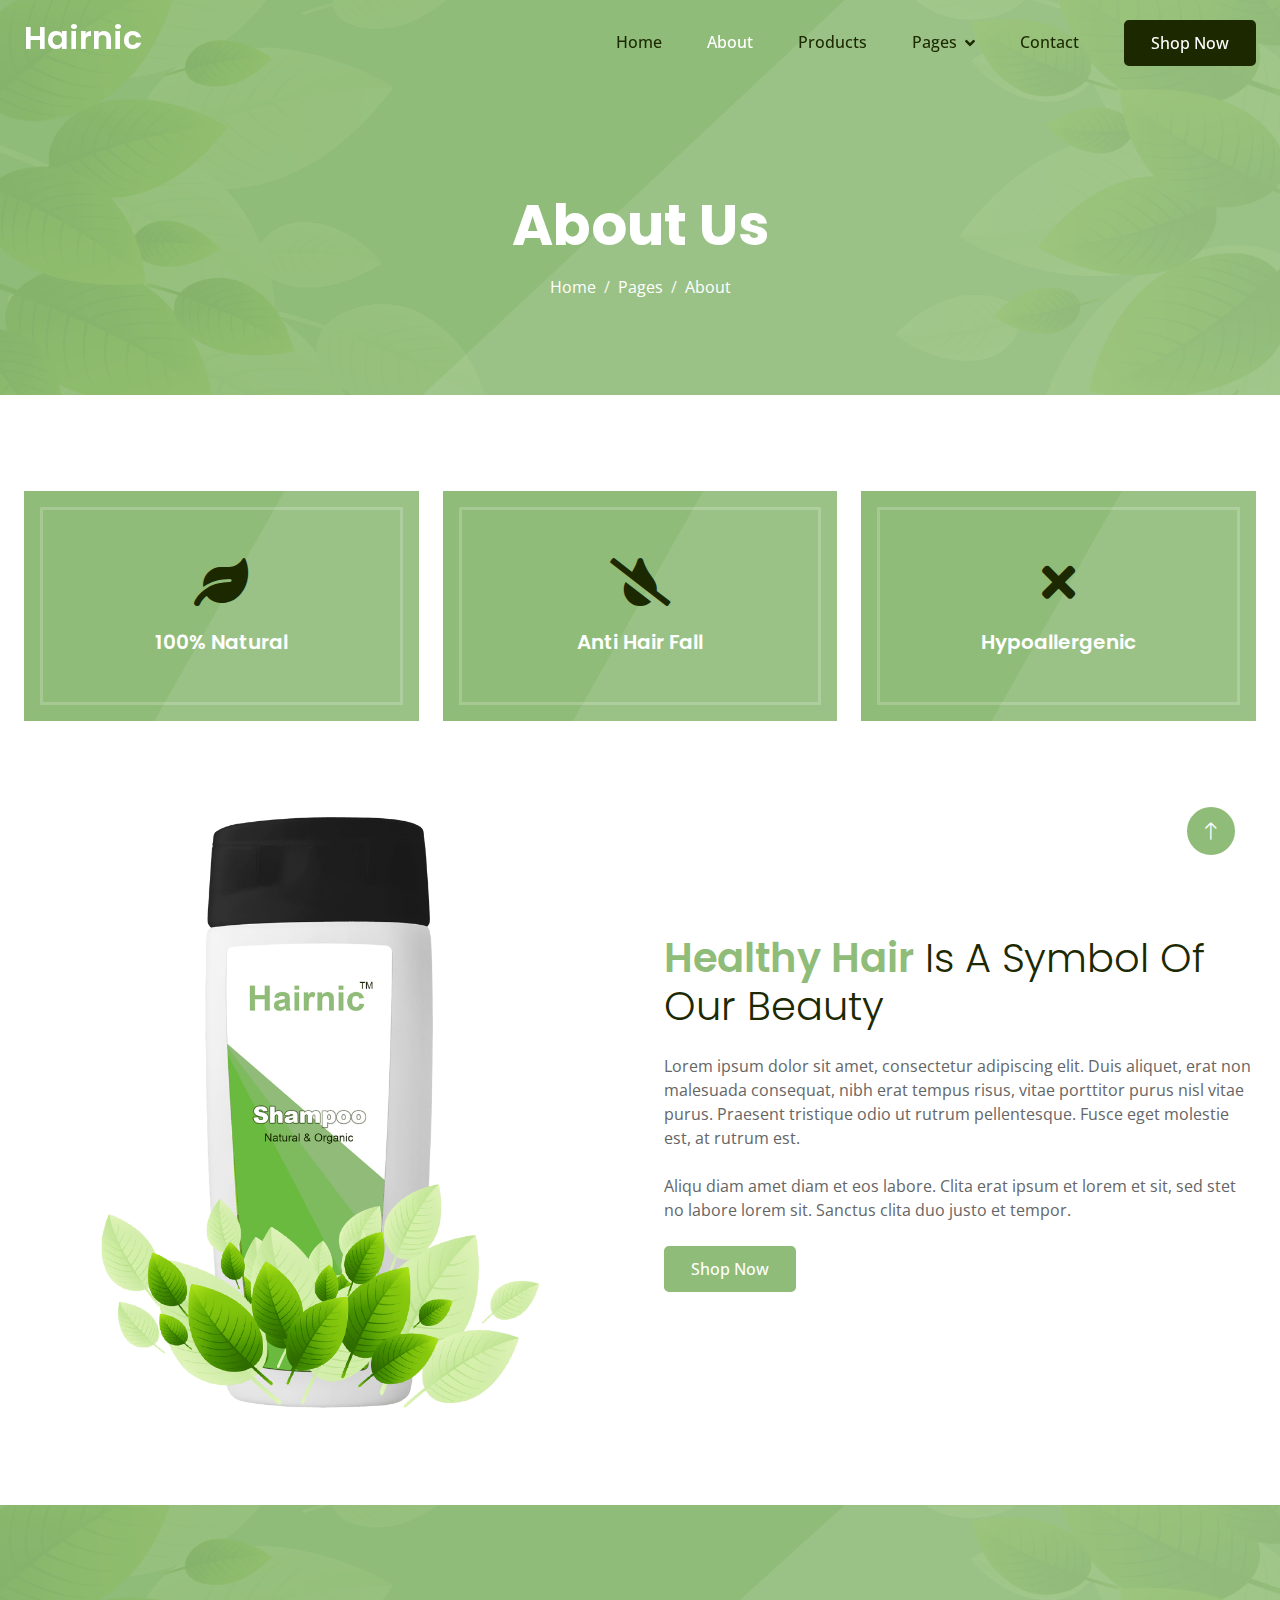
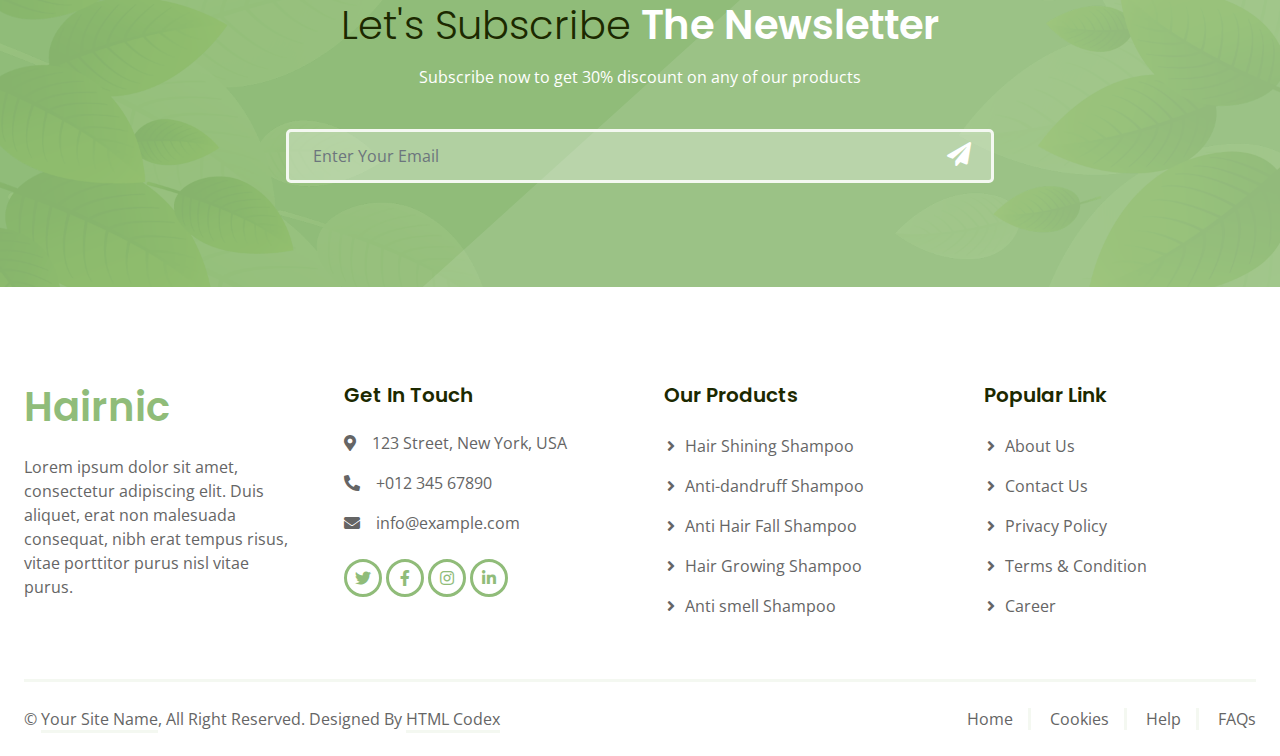
==== about.html @ 3e2e0c17 "Ini Push pertama saya" ====
<!DOCTYPE html>
<html lang="en">

<head>
    <meta charset="utf-8">
    <title>Hairnic - Single Product Website Template</title>
    <meta content="width=device-width, initial-scale=1.0" name="viewport">
    <meta content="" name="keywords">
    <meta content="" name="description">

    <!-- Favicon -->
    <link href="img/favicon.ico" rel="icon">

    <!-- Google Web Fonts -->
    <link rel="preconnect" href="https://fonts.googleapis.com">
    <link rel="preconnect" href="https://fonts.gstatic.com" crossorigin>
    <link
        href="https://fonts.googleapis.com/css2?family=Open+Sans:wght@400;500&family=Poppins:wght@200;600;700&display=swap"
        rel="stylesheet">

    <!-- Icon Font Stylesheet -->
    <link href="https://cdnjs.cloudflare.com/ajax/libs/font-awesome/5.10.0/css/all.min.css" rel="stylesheet">
    <link href="https://cdn.jsdelivr.net/npm/bootstrap-icons@1.4.1/font/bootstrap-icons.css" rel="stylesheet">

    <!-- Libraries Stylesheet -->
    <link href="lib/animate/animate.min.css" rel="stylesheet">
    <link href="lib/owlcarousel/assets/owl.carousel.min.css" rel="stylesheet">

    <!-- Customized Bootstrap Stylesheet -->
    <link href="css/bootstrap.min.css" rel="stylesheet">

    <!-- Template Stylesheet -->
    <link href="css/style.css" rel="stylesheet">
</head>

<body>
    <!-- Spinner Start -->
    <div id="spinner"
        class="show bg-white position-fixed translate-middle w-100 vh-100 top-50 start-50 d-flex align-items-center justify-content-center">
        <div class="spinner-grow text-primary" style="width: 3rem; height: 3rem;" role="status">
            <span class="sr-only">Loading...</span>
        </div>
    </div>
    <!-- Spinner End -->


    <!-- Navbar Start -->
    <div class="container-fluid sticky-top">
        <div class="container">
            <nav class="navbar navbar-expand-lg navbar-light p-0">
                <a href="index.html" class="navbar-brand">
                    <h2 class="text-white">Hairnic</h2>
                </a>
                <button type="button" class="navbar-toggler ms-auto me-0" data-bs-toggle="collapse"
                    data-bs-target="#navbarCollapse">
                    <span class="navbar-toggler-icon"></span>
                </button>
                <div class="collapse navbar-collapse" id="navbarCollapse">
                    <div class="navbar-nav ms-auto">
                        <a href="index.html" class="nav-item nav-link">Home</a>
                        <a href="about.html" class="nav-item nav-link active">About</a>
                        <a href="product.html" class="nav-item nav-link">Products</a>
                        <div class="nav-item dropdown">
                            <a href="#" class="nav-link dropdown-toggle" data-bs-toggle="dropdown">Pages</a>
                            <div class="dropdown-menu bg-light mt-2">
                                <a href="feature.html" class="dropdown-item">Features</a>
                                <a href="how-to-use.html" class="dropdown-item">How To Use</a>
                                <a href="testimonial.html" class="dropdown-item">Testimonial</a>
                                <a href="blog.html" class="dropdown-item">Blog Articles</a>
                                <a href="404.html" class="dropdown-item">404 Page</a>
                            </div>
                        </div>
                        <a href="contact.html" class="nav-item nav-link">Contact</a>
                    </div>
                    <a href="" class="btn btn-dark py-2 px-4 d-none d-lg-inline-block">Shop Now</a>
                </div>
            </nav>
        </div>
    </div>
    <!-- Navbar End -->


    <!-- Hero Start -->
    <div class="container-fluid bg-primary hero-header mb-5">
        <div class="container text-center">
            <h1 class="display-4 text-white mb-3 animated slideInDown">About Us</h1>
            <nav aria-label="breadcrumb">
                <ol class="breadcrumb justify-content-center mb-0 animated slideInDown">
                    <li class="breadcrumb-item"><a class="text-white" href="#">Home</a></li>
                    <li class="breadcrumb-item"><a class="text-white" href="#">Pages</a></li>
                    <li class="breadcrumb-item text-white active" aria-current="page">About</li>
                </ol>
            </nav>
        </div>
    </div>
    <!-- Hero End -->


    <!-- Feature Start -->
    <div class="container-fluid py-5">
        <div class="container">
            <div class="row g-4">
                <div class="col-lg-4 wow fadeIn" data-wow-delay="0.1s">
                    <div class="feature-item position-relative bg-primary text-center p-3">
                        <div class="border py-5 px-3">
                            <i class="fa fa-leaf fa-3x text-dark mb-4"></i>
                            <h5 class="text-white mb-0">100% Natural</h5>
                        </div>
                    </div>
                </div>
                <div class="col-lg-4 wow fadeIn" data-wow-delay="0.3s">
                    <div class="feature-item position-relative bg-primary text-center p-3">
                        <div class="border py-5 px-3">
                            <i class="fa fa-tint-slash fa-3x text-dark mb-4"></i>
                            <h5 class="text-white mb-0">Anti Hair Fall</h5>
                        </div>
                    </div>
                </div>
                <div class="col-lg-4 wow fadeIn" data-wow-delay="0.5s">
                    <div class="feature-item position-relative bg-primary text-center p-3">
                        <div class="border py-5 px-3">
                            <i class="fa fa-times fa-3x text-dark mb-4"></i>
                            <h5 class="text-white mb-0">Hypoallergenic</h5>
                        </div>
                    </div>
                </div>
            </div>
        </div>
    </div>
    <!-- Feature End -->


    <!-- About Start -->
    <div class="container-fluid py-5">
        <div class="container">
            <div class="row g-5 align-items-center">
                <div class="col-lg-6 wow fadeIn" data-wow-delay="0.1s">
                    <img class="img-fluid animated pulse infinite" src="img/shampoo-1.png">
                </div>
                <div class="col-lg-6 wow fadeIn" data-wow-delay="0.5s">
                    <h1 class="text-primary mb-4">Healthy Hair <span class="fw-light text-dark">Is A Symbol Of Our
                            Beauty</span></h1>
                    <p class="mb-4">Lorem ipsum dolor sit amet, consectetur adipiscing elit. Duis aliquet, erat non
                        malesuada consequat, nibh erat tempus risus, vitae porttitor purus nisl vitae purus. Praesent
                        tristique odio ut rutrum pellentesque. Fusce eget molestie est, at rutrum est.</p>
                    <p class="mb-4">Aliqu diam amet diam et eos labore. Clita erat ipsum et lorem et sit, sed stet no
                        labore lorem sit. Sanctus clita duo justo et tempor.</p>
                    <a class="btn btn-primary py-2 px-4" href="">Shop Now</a>
                </div>
            </div>
        </div>
    </div>
    <!-- About End -->


    <!-- Newsletter Start -->
    <div class="container-fluid newsletter bg-primary py-5 my-5">
        <div class="container py-5">
            <div class="mx-auto text-center wow fadeIn" data-wow-delay="0.1s" style="max-width: 600px;">
                <h1 class="text-white mb-3"><span class="fw-light text-dark">Let's Subscribe</span> The Newsletter</h1>
                <p class="text-white mb-4">Subscribe now to get 30% discount on any of our products</p>
            </div>
            <div class="row justify-content-center">
                <div class="col-md-7 wow fadeIn" data-wow-delay="0.5s">
                    <div class="position-relative w-100 mt-3 mb-2">
                        <input class="form-control w-100 py-4 ps-4 pe-5" type="text" placeholder="Enter Your Email"
                            style="height: 48px;">
                        <button type="button" class="btn shadow-none position-absolute top-0 end-0 mt-1 me-2"><i
                                class="fa fa-paper-plane text-white fs-4"></i></button>
                    </div>
                </div>
            </div>
        </div>
    </div>
    <!-- Newsletter End -->


    <!-- Footer Start -->
    <div class="container-fluid bg-white footer">
        <div class="container py-5">
            <div class="row g-5">
                <div class="col-md-6 col-lg-3 wow fadeIn" data-wow-delay="0.1s">
                    <a href="index.html" class="d-inline-block mb-3">
                        <h1 class="text-primary">Hairnic</h1>
                    </a>
                    <p class="mb-0">Lorem ipsum dolor sit amet, consectetur adipiscing elit. Duis aliquet, erat non
                        malesuada consequat, nibh erat tempus risus, vitae porttitor purus nisl vitae purus.</p>
                </div>
                <div class="col-md-6 col-lg-3 wow fadeIn" data-wow-delay="0.3s">
                    <h5 class="mb-4">Get In Touch</h5>
                    <p><i class="fa fa-map-marker-alt me-3"></i>123 Street, New York, USA</p>
                    <p><i class="fa fa-phone-alt me-3"></i>+012 345 67890</p>
                    <p><i class="fa fa-envelope me-3"></i>info@example.com</p>
                    <div class="d-flex pt-2">
                        <a class="btn btn-square btn-outline-primary me-1" href=""><i class="fab fa-twitter"></i></a>
                        <a class="btn btn-square btn-outline-primary me-1" href=""><i class="fab fa-facebook-f"></i></a>
                        <a class="btn btn-square btn-outline-primary me-1" href=""><i class="fab fa-instagram"></i></a>
                        <a class="btn btn-square btn-outline-primary me-1" href=""><i
                                class="fab fa-linkedin-in"></i></a>
                    </div>
                </div>
                <div class="col-md-6 col-lg-3 wow fadeIn" data-wow-delay="0.5s">
                    <h5 class="mb-4">Our Products</h5>
                    <a class="btn btn-link" href="">Hair Shining Shampoo</a>
                    <a class="btn btn-link" href="">Anti-dandruff Shampoo</a>
                    <a class="btn btn-link" href="">Anti Hair Fall Shampoo</a>
                    <a class="btn btn-link" href="">Hair Growing Shampoo</a>
                    <a class="btn btn-link" href="">Anti smell Shampoo</a>
                </div>
                <div class="col-md-6 col-lg-3 wow fadeIn" data-wow-delay="0.7s">
                    <h5 class="mb-4">Popular Link</h5>
                    <a class="btn btn-link" href="">About Us</a>
                    <a class="btn btn-link" href="">Contact Us</a>
                    <a class="btn btn-link" href="">Privacy Policy</a>
                    <a class="btn btn-link" href="">Terms & Condition</a>
                    <a class="btn btn-link" href="">Career</a>
                </div>
            </div>
        </div>
        <div class="container wow fadeIn" data-wow-delay="0.1s">
            <div class="copyright">
                <div class="row">
                    <div class="col-md-6 text-center text-md-start mb-3 mb-md-0">
                        &copy; <a class="border-bottom" href="#">Your Site Name</a>, All Right Reserved.

                        <!--/*** This template is free as long as you keep the footer author’s credit link/attribution link/backlink. If you'd like to use the template without the footer author’s credit link/attribution link/backlink, you can purchase the Credit Removal License from "https://htmlcodex.com/credit-removal". Thank you for your support. ***/-->
                        Designed By <a class="border-bottom" href="https://htmlcodex.com">HTML Codex</a>
                    </div>
                    <div class="col-md-6 text-center text-md-end">
                        <div class="footer-menu">
                            <a href="">Home</a>
                            <a href="">Cookies</a>
                            <a href="">Help</a>
                            <a href="">FAQs</a>
                        </div>
                    </div>
                </div>
            </div>
        </div>
    </div>
    <!-- Footer End -->


    <!-- Back to Top -->
    <a href="#" class="btn btn-lg btn-primary btn-lg-square back-to-top"><i class="bi bi-arrow-up"></i></a>


    <!-- JavaScript Libraries -->
    <script src="https://ajax.googleapis.com/ajax/libs/jquery/3.6.1/jquery.min.js"></script>
    <script src="https://cdn.jsdelivr.net/npm/bootstrap@5.0.0/dist/js/bootstrap.bundle.min.js"></script>
    <script src="lib/wow/wow.min.js"></script>
    <script src="lib/easing/easing.min.js"></script>
    <script src="lib/waypoints/waypoints.min.js"></script>
    <script src="lib/owlcarousel/owl.carousel.min.js"></script>

    <!-- Template Javascript -->
    <script src="js/main.js"></script>
</body>

</html>
---- css/style.css ----
/********** Template CSS **********/
/*** Spinner ***/
#spinner {
    opacity: 0;
    visibility: hidden;
    transition: opacity .5s ease-out, visibility 0s linear .5s;
    z-index: 99999;
}

#spinner.show {
    transition: opacity .5s ease-out, visibility 0s linear 0s;
    visibility: visible;
    opacity: 1;
}

.back-to-top {
    position: fixed;
    display: none;
    right: 45px;
    bottom: 45px;
    z-index: 99;
}

img.animated.pulse {
    animation-duration: 5s;
}

/*** Button ***/
.btn {
    font-weight: 500;
    transition: .5s;
}

.btn.btn-primary {
    color: var(--bs-white);
}

.btn-square {
    width: 38px;
    height: 38px;
}

.btn-sm-square {
    width: 32px;
    height: 32px;
}

.btn-lg-square {
    width: 48px;
    height: 48px;
}

.btn-square,
.btn-sm-square,
.btn-lg-square {
    padding: 0;
    display: flex;
    align-items: center;
    justify-content: center;
    font-weight: normal;
    border-radius: 50px;
}


/*** Navbar ***/
.sticky-top {
    top: -150px;
    transition: .5s;
}

.navbar {
    padding: 11px 0 !important;
    height: 85px;
}

.navbar .navbar-nav .nav-link {
    margin-right: 45px;
    padding: 0;
    color: var(--bs-dark);
    font-weight: 500;
    transition: .5s;
    outline: none;
}

.navbar .navbar-nav .nav-link:hover,
.navbar .navbar-nav .nav-link.active {
    color: var(--bs-white);
}

.navbar .dropdown-toggle::after {
    border: none;
    content: "\f107";
    font-family: "Font Awesome 5 Free";
    font-weight: 900;
    vertical-align: middle;
    margin-left: 8px;
}

@media (max-width: 991.98px) {
    .navbar .navbar-nav {
        padding: 0 15px;
        background: var(--bs-primary);
    }

    .navbar .navbar-nav .nav-link  {
        margin-right: 0;
        padding: 10px 0;
    }
}

@media (min-width: 992px) {
    .navbar .nav-item .dropdown-menu {
        display: block;
        border: none;
        margin-top: 0;
        top: 150%;
        opacity: 0;
        visibility: hidden;
        transition: .5s;
    }

    .navbar .nav-item:hover .dropdown-menu {
        top: 100%;
        visibility: visible;
        transition: .5s;
        opacity: 1;
    }
}


/*** Hero Header ***/
.hero-header {
    position: relative;
    margin-top: -85px;
    padding-top: 12rem;
    padding-bottom: 6rem;
    background: url(../img/bg.png) center center no-repeat;
    background-size: cover;
}

.hero-header::before {
    position: absolute;
    content: "";
    width: 100%;
    height: 100%;
    top: 0;
    left: 0;
    background: rgba(255, 255, 255, .1);
    clip-path: polygon(66% 0, 100% 0, 100% 100%, 33% 100%);
}

.hero-header .container {
    position: relative;
    z-index: 1;
}

.hero-header .breadcrumb-item+.breadcrumb-item::before {
    color: var(--bs-light);
}


/*** Feature ***/
.feature-item::before {
    position: absolute;
    content: "";
    width: 100%;
    height: 100%;
    top: 0;
    left: 0;
    background: rgba(255, 255, 255, .1);
    clip-path: polygon(66% 0, 100% 0, 100% 100%, 33% 100%);
}

.feature-item .border {
    position: relative;
    border-color: rgba(255, 255, 255, .2) !important;
    z-index: 1;
}


/*** Deal ***/
.deal {
    position: relative;
    background: url(../img/bg.png) center center no-repeat;
    background-size: cover;
}

.deal::before {
    position: absolute;
    content: "";
    width: 100%;
    height: 100%;
    top: 0;
    left: 0;
    background: rgba(255, 255, 255, .1);
    clip-path: polygon(66% 0, 100% 0, 100% 100%, 33% 100%);
}

.deal .bg-white {
    position: relative;
    z-index: 1;
}

.deal .cdt span {
    display: block;
    font-size: 16px;
    font-style: italic;
    font-weight: 200;
    text-transform: capitalize;
}


/*** How To Use ***/
.how-to-use {
    position: relative;
    background: url(../img/bg.png) center center no-repeat;
    background-size: cover;
}

.how-to-use::before {
    position: absolute;
    content: "";
    width: 100%;
    height: 100%;
    top: 0;
    left: 0;
    background: rgba(255, 255, 255, .1);
    clip-path: polygon(66% 0, 100% 0, 100% 100%, 33% 100%);
}

.how-to-use .container {
    position: relative;
    z-index: 1;
}

.how-to-use .border {
    border-color: rgba(255, 255, 255, .2) !important;
}


/*** Product ***/
.product-item {
    transition: .1s;
}

.product-item:hover {
    border-width: 0 !important;
    box-shadow: 0 0 35px rgba(144, 188, 121, .25);
}

.product-item:hover a.btn {
    color: var(--bs-white);
    background: var(--bs-primary);
}


/*** Testimonial ***/
.testimonial {
    position: relative;
    background: url(../img/bg.png) center center no-repeat;
    background-size: cover;
}

.testimonial::before {
    position: absolute;
    content: "";
    width: 100%;
    height: 100%;
    top: 0;
    left: 0;
    background: rgba(255, 255, 255, .1);
    clip-path: polygon(66% 0, 100% 0, 100% 100%, 33% 100%);
}

.testimonial .testimonial-carousel {
    position: relative;
    z-index: 1;
}

.testimonial-carousel .owl-item img {
    width: 120px;
    height: 120px;
    border-color: rgba(255, 255, 255, .2) !important;
    margin: 0 auto 20px auto;
    border-radius: 100px;
}

.testimonial-carousel .owl-dots {
    margin-top: 25px;
    display: flex;
    align-items: center;
    justify-content: center;
}

.testimonial-carousel .owl-dot {
    position: relative;
    display: inline-block;
    margin: 0 5px;
    width: 30px;
    height: 30px;
    display: flex;
    align-items: center;
    justify-content: center;
    background: transparent;
    border: 3px solid rgba(255, 255, 255, .2);
    border-radius: 30px;
    transition: .5s;
}

.testimonial-carousel .owl-dot.active {
    background: var(--bs-dark);
}


/*** Blog ***/
.blog-item {
    transition: .1s;
}

.blog-item:hover {
    border-width: 0 !important;
    box-shadow: 0 0 35px rgba(144, 188, 121, .25);
}

.blog-item:hover a.btn {
    color: var(--bs-white);
    background: var(--bs-primary);
}


/*** Contact ***/
.contact-info-item::before {
    position: absolute;
    content: "";
    width: 100%;
    height: 100%;
    top: 0;
    left: 0;
    background: rgba(255, 255, 255, .1);
    clip-path: polygon(66% 0, 100% 0, 100% 100%, 33% 100%);
}

.contact-info-item .border {
    position: relative;
    border-color: rgba(255, 255, 255, .2) !important;
    z-index: 1;
}


/*** Newsletter ***/
.newsletter {
    position: relative;
    background: url(../img/bg.png) center center no-repeat;
    background-size: cover;
}

.newsletter::before {
    position: absolute;
    content: "";
    width: 100%;
    height: 100%;
    top: 0;
    left: 0;
    background: rgba(255, 255, 255, .1);
    clip-path: polygon(66% 0, 100% 0, 100% 100%, 33% 100%);
}

.newsletter .container {
    position: relative;
    z-index: 1;
}

.newsletter .form-control {
    background: rgba(255, 255, 255, .3);
}


/*** Footer ***/
.footer .btn.btn-link {
    display: block;
    margin-bottom: 10px;
    padding: 0;
    text-align: left;
    color: var(--bs-body);
    font-weight: normal;
    transition: .3s;
}

.footer .btn.btn-link:hover {
    color: var(--bs-primary);
}

.footer .btn.btn-link::before {
    position: relative;
    content: "\f105";
    font-family: "Font Awesome 5 Free";
    font-weight: 900;
    margin-right: 10px;
}

.footer .btn.btn-link:hover {
    letter-spacing: 1px;
    box-shadow: none;
}

.footer .copyright {
    padding: 25px 0;
    border-top: 3px solid var(--bs-light);
}

.footer .copyright a {
    color: var(--bs-body);
}

.footer .copyright a:hover {
    color: var(--bs-primary);
}

.footer .footer-menu a {
    margin-right: 15px;
    padding-right: 15px;
    border-right: 3px solid var(--bs-light);
}

.footer .footer-menu a:last-child {
    margin-right: 0;
    padding-right: 0;
    border-right: none;
}
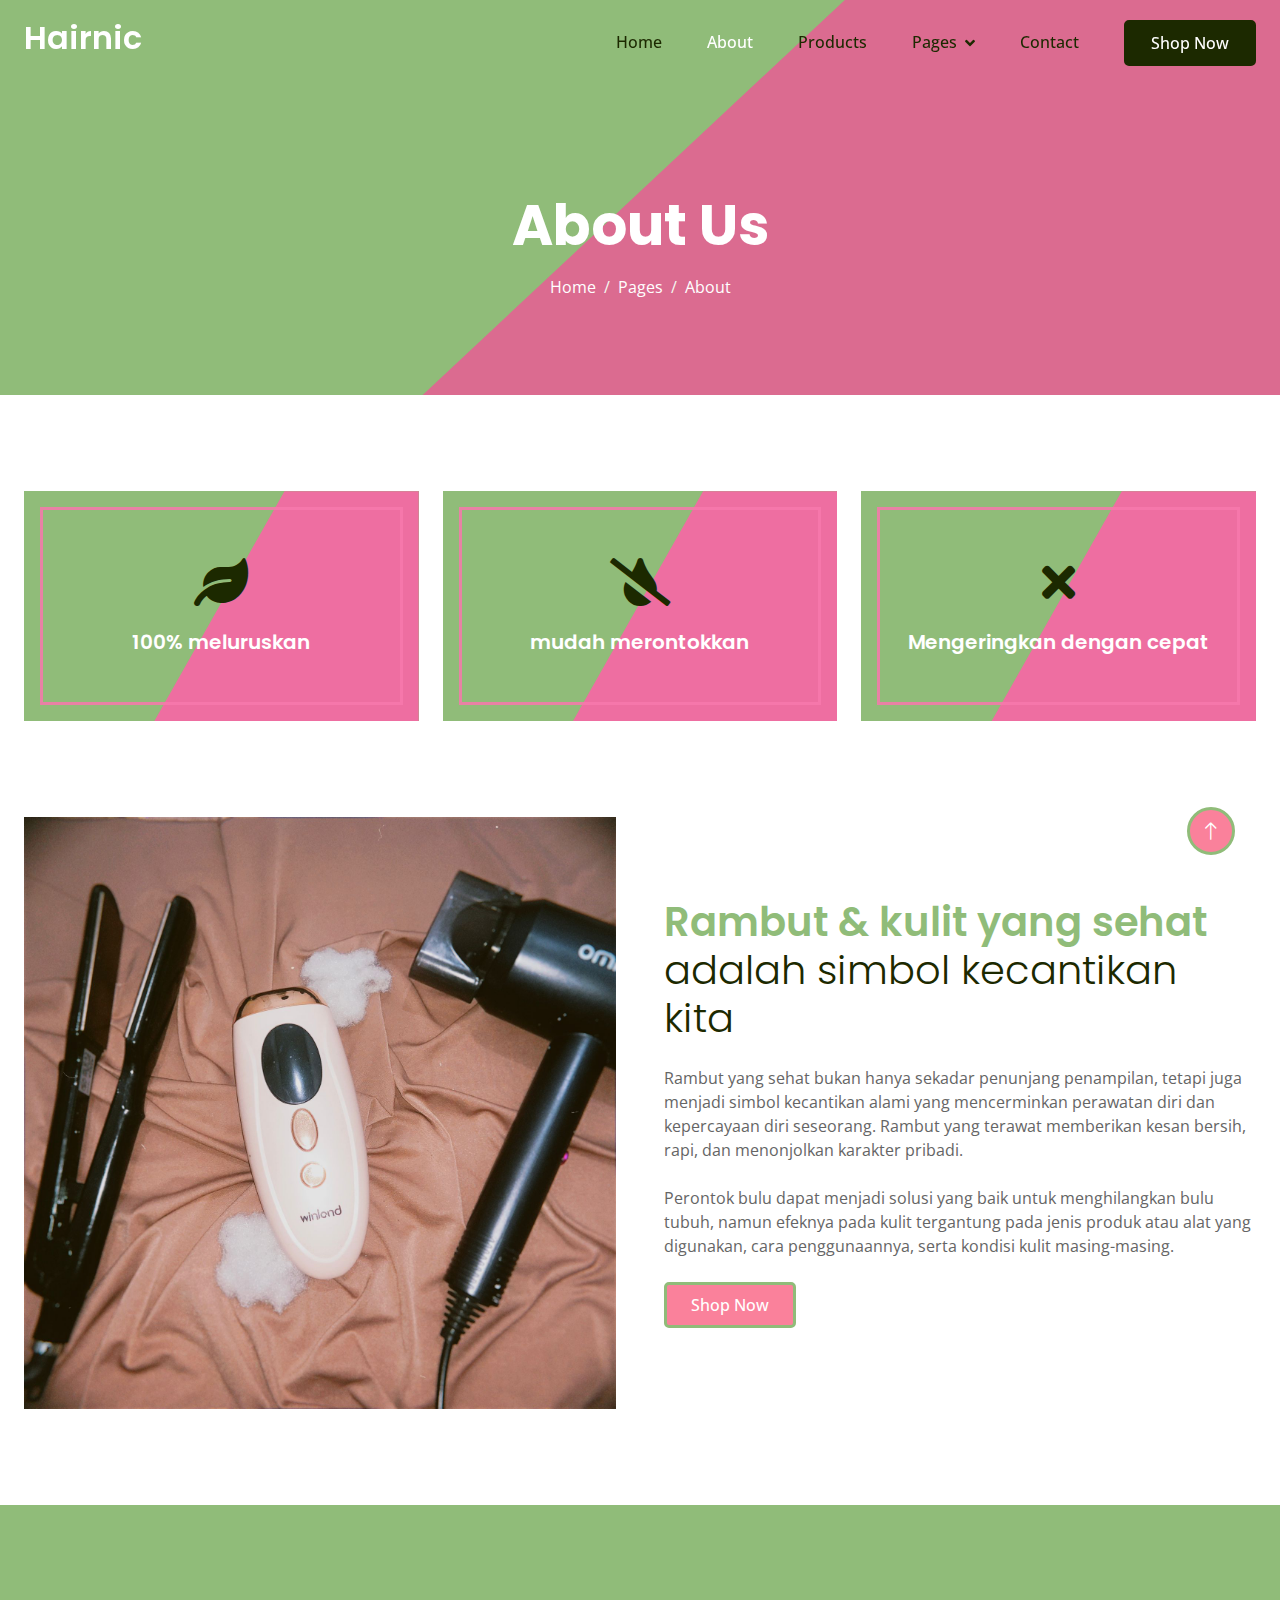
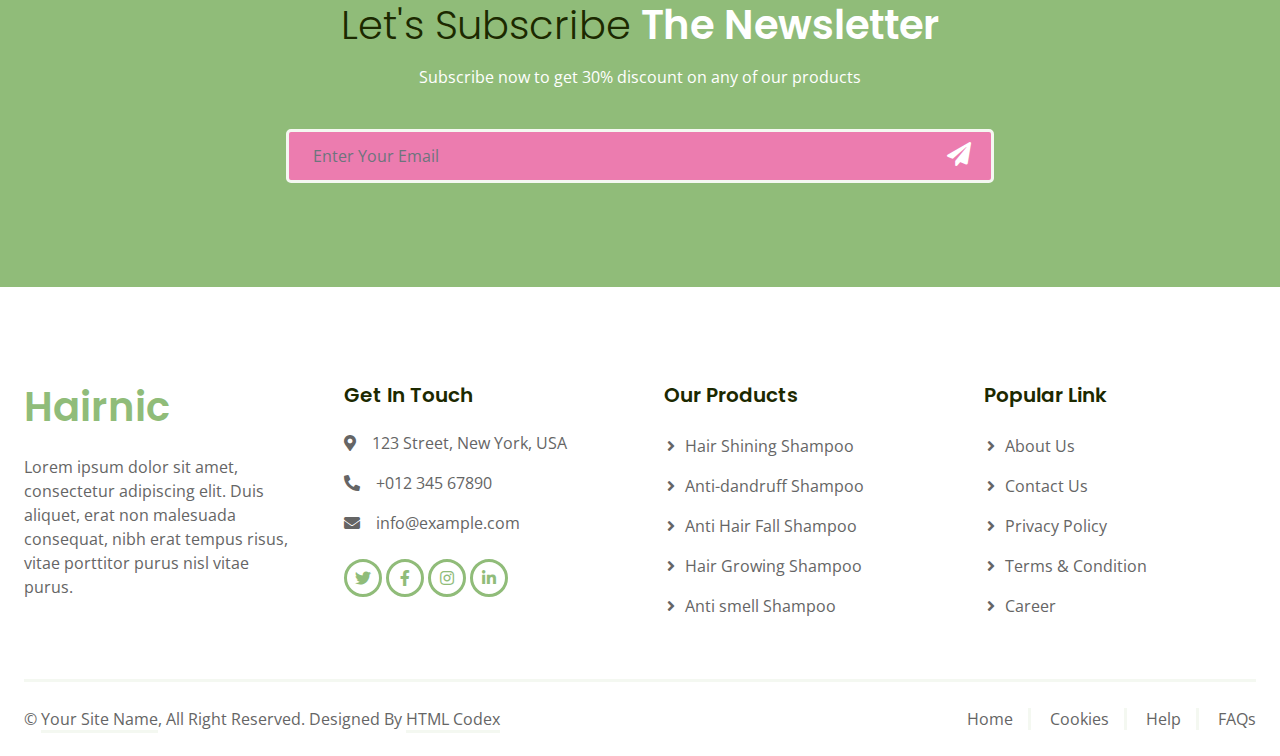
==== commit 7f552b9b: "Ini push ke dua saya" ====
--- a/about.html
+++ b/about.html
@@ -104,7 +104,7 @@
                     <div class="feature-item position-relative bg-primary text-center p-3">
                         <div class="border py-5 px-3">
                             <i class="fa fa-leaf fa-3x text-dark mb-4"></i>
-                            <h5 class="text-white mb-0">100% Natural</h5>
+                            <h5 class="text-white mb-0">100% meluruskan</h5>
                         </div>
                     </div>
                 </div>
@@ -112,7 +112,7 @@
                     <div class="feature-item position-relative bg-primary text-center p-3">
                         <div class="border py-5 px-3">
                             <i class="fa fa-tint-slash fa-3x text-dark mb-4"></i>
-                            <h5 class="text-white mb-0">Anti Hair Fall</h5>
+                            <h5 class="text-white mb-0">mudah merontokkan</h5>
                         </div>
                     </div>
                 </div>
@@ -120,7 +120,7 @@
                     <div class="feature-item position-relative bg-primary text-center p-3">
                         <div class="border py-5 px-3">
                             <i class="fa fa-times fa-3x text-dark mb-4"></i>
-                            <h5 class="text-white mb-0">Hypoallergenic</h5>
+                            <h5 class="text-white mb-0">Mengeringkan dengan cepat</h5>
                         </div>
                     </div>
                 </div>
@@ -135,16 +135,12 @@
         <div class="container">
             <div class="row g-5 align-items-center">
                 <div class="col-lg-6 wow fadeIn" data-wow-delay="0.1s">
-                    <img class="img-fluid animated pulse infinite" src="img/shampoo-1.png">
+                    <img class="img-fluid animated pulse infinite" src="img/gabunganfoto1.jpg">
                 </div>
                 <div class="col-lg-6 wow fadeIn" data-wow-delay="0.5s">
-                    <h1 class="text-primary mb-4">Healthy Hair <span class="fw-light text-dark">Is A Symbol Of Our
-                            Beauty</span></h1>
-                    <p class="mb-4">Lorem ipsum dolor sit amet, consectetur adipiscing elit. Duis aliquet, erat non
-                        malesuada consequat, nibh erat tempus risus, vitae porttitor purus nisl vitae purus. Praesent
-                        tristique odio ut rutrum pellentesque. Fusce eget molestie est, at rutrum est.</p>
-                    <p class="mb-4">Aliqu diam amet diam et eos labore. Clita erat ipsum et lorem et sit, sed stet no
-                        labore lorem sit. Sanctus clita duo justo et tempor.</p>
+                    <h1 class="text-primary mb-4">Rambut & kulit yang sehat <span class="fw-light text-dark">adalah simbol kecantikan kita</span></h1>
+                    <p class="mb-4">Rambut yang sehat bukan hanya sekadar penunjang penampilan, tetapi juga menjadi simbol kecantikan alami yang mencerminkan perawatan diri dan kepercayaan diri seseorang. Rambut yang terawat memberikan kesan bersih, rapi, dan menonjolkan karakter pribadi.</p>
+                    <p class="mb-4">Perontok bulu dapat menjadi solusi yang baik untuk menghilangkan bulu tubuh, namun efeknya pada kulit tergantung pada jenis produk atau alat yang digunakan, cara penggunaannya, serta kondisi kulit masing-masing.</p>
                     <a class="btn btn-primary py-2 px-4" href="">Shop Now</a>
                 </div>
             </div>
